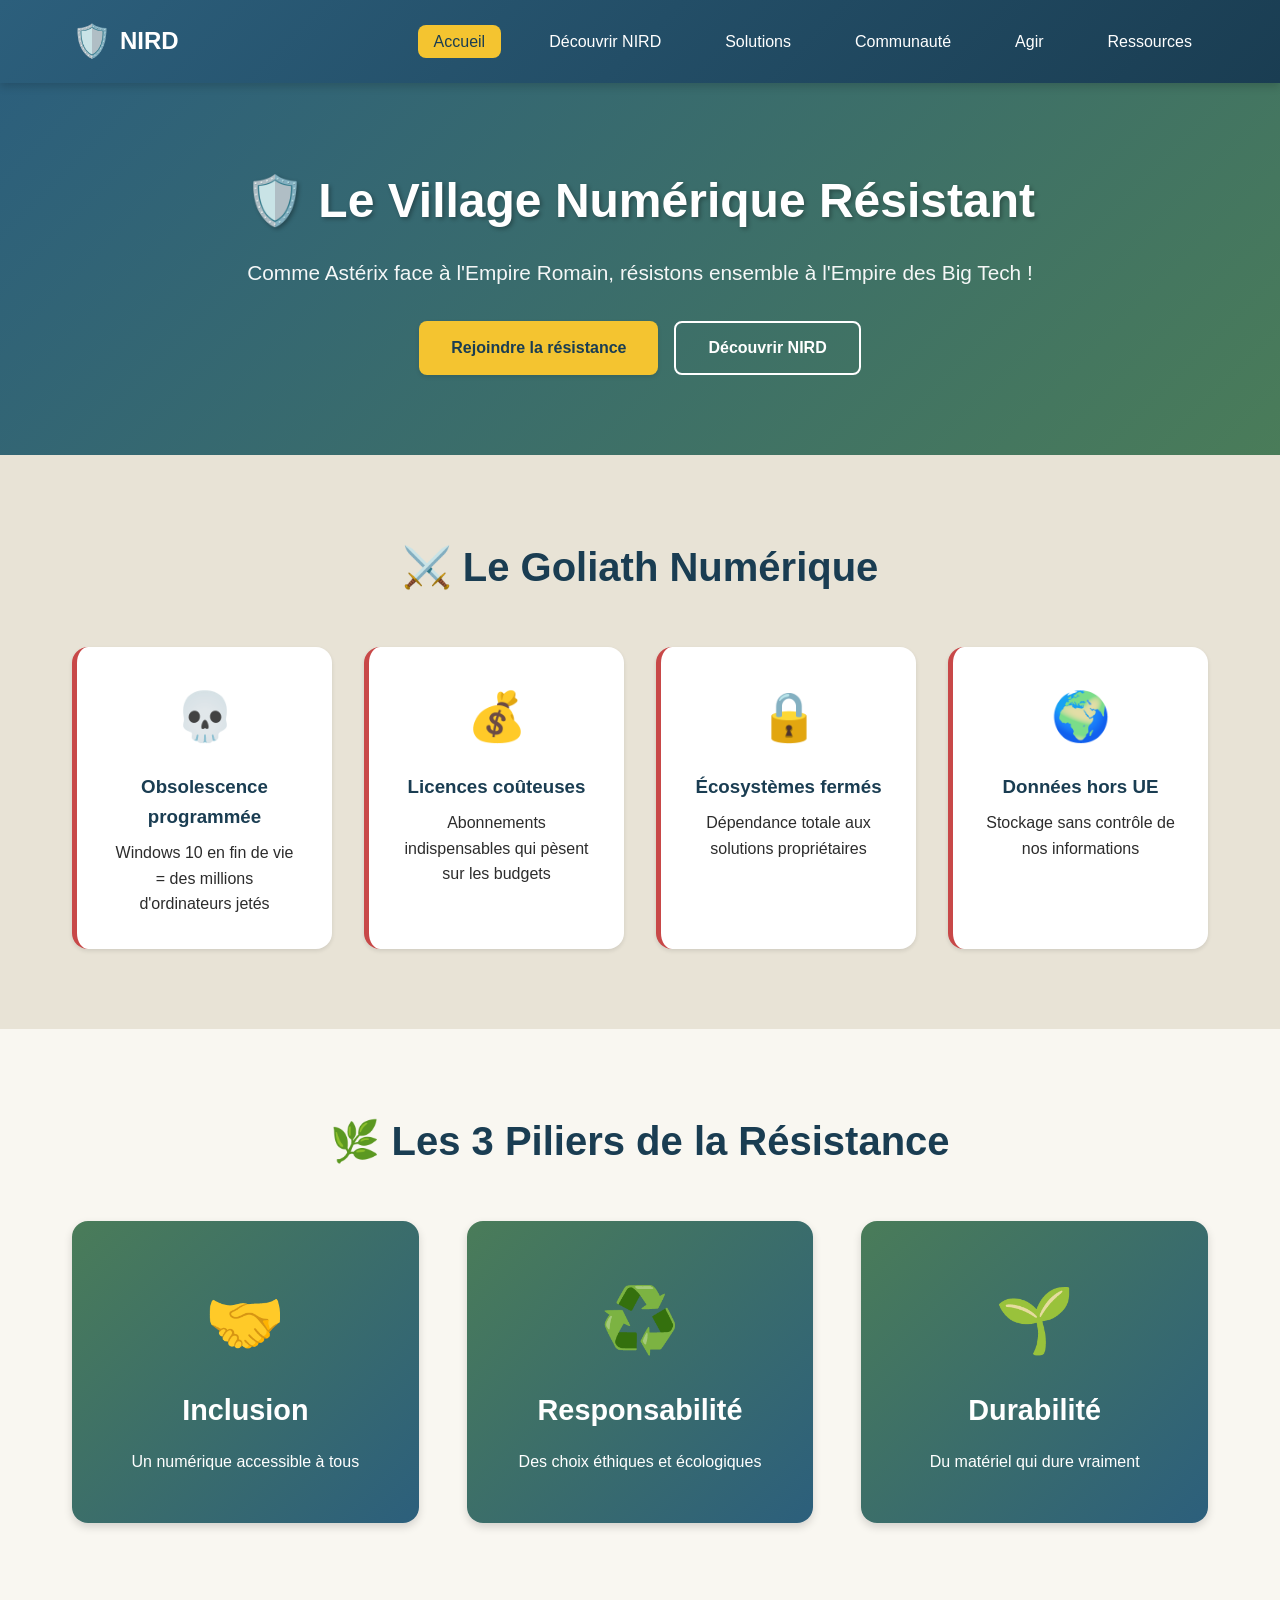
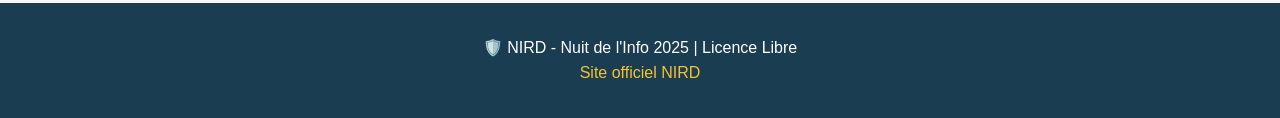
==== index.html @ 8118a1cc "Add initial HTML structure, navbar, and styles for NIRD website" ====
<!-- index.html -->
<!DOCTYPE html>
<html lang="fr">
<head>
    <meta charset="UTF-8">
    <meta name="viewport" content="width=device-width, initial-scale=1.0">
    <title>NIRD - Le Village Numérique Résistant</title>
    <link rel="stylesheet" href="styles/theme.css">
</head>
<body>
    <!-- Navigation chargée dynamiquement -->
    <div id="navbar-container"></div>

    <!-- Hero Section -->
    <section class="hero">
        <div class="container">
            <h1 class="hero-title">🛡️ Le Village Numérique Résistant</h1>
            <p class="hero-subtitle">
                Comme Astérix face à l'Empire Romain, résistons ensemble à l'Empire des Big Tech !
            </p>
            <div class="hero-cta">
                <button class="btn btn-primary">Rejoindre la résistance</button>
                <button class="btn btn-secondary">Découvrir NIRD</button>
            </div>
        </div>
    </section>

    <!-- Section Problématique -->
    <section class="section problem-section">
        <div class="container">
            <h2>⚔️ Le Goliath Numérique</h2>
            <div class="cards-grid">
                <div class="card card-danger">
                    <div class="card-icon">💀</div>
                    <h3>Obsolescence programmée</h3>
                    <p>Windows 10 en fin de vie = des millions d'ordinateurs jetés</p>
                </div>
                <div class="card card-danger">
                    <div class="card-icon">💰</div>
                    <h3>Licences coûteuses</h3>
                    <p>Abonnements indispensables qui pèsent sur les budgets</p>
                </div>
                <div class="card card-danger">
                    <div class="card-icon">🔒</div>
                    <h3>Écosystèmes fermés</h3>
                    <p>Dépendance totale aux solutions propriétaires</p>
                </div>
                <div class="card card-danger">
                    <div class="card-icon">🌍</div>
                    <h3>Données hors UE</h3>
                    <p>Stockage sans contrôle de nos informations</p>
                </div>
            </div>
        </div>
    </section>

    <!-- Section Solutions -->
    <section class="section solution-section">
        <div class="container">
            <h2>🌿 Les 3 Piliers de la Résistance</h2>
            <div class="pillars">
                <div class="pillar">
                    <div class="pillar-icon">🤝</div>
                    <h3>Inclusion</h3>
                    <p>Un numérique accessible à tous</p>
                </div>
                <div class="pillar">
                    <div class="pillar-icon">♻️</div>
                    <h3>Responsabilité</h3>
                    <p>Des choix éthiques et écologiques</p>
                </div>
                <div class="pillar">
                    <div class="pillar-icon">🌱</div>
                    <h3>Durabilité</h3>
                    <p>Du matériel qui dure vraiment</p>
                </div>
            </div>
        </div>
    </section>

    <!-- Footer -->
    <footer class="footer">
        <div class="container">
            <p>🛡️ NIRD - Nuit de l'Info 2025 | Licence Libre</p>
            <p><a href="https://nird.forge.apps.education.fr/" target="_blank">Site officiel NIRD</a></p>
        </div>
    </footer>

    <script src="nav/navbar-loader.js"></script>
</body>
</html>
---- styles/theme.css ----
/* styles/theme.css */
:root {
    /* Palette Gauloise */
    --primary-blue: #2c5f7c;
    --primary-blue-dark: #1a3d52;
    --accent-yellow: #f4c430;
    --accent-yellow-dark: #d4a520;
    --success-green: #4a7c59;
    --danger-red: #c84848;
    --neutral-stone: #e8e3d6;
    --text-dark: #2c2c2c;
    --text-light: #ffffff;
    --bg-light: #f9f7f1;
    
    /* Espacements */
    --spacing-xs: 0.5rem;
    --spacing-sm: 1rem;
    --spacing-md: 2rem;
    --spacing-lg: 3rem;
    --spacing-xl: 5rem;
    
    /* Bordures */
    --border-radius: 8px;
    --border-radius-lg: 16px;
    
    /* Ombres */
    --shadow-sm: 0 2px 4px rgba(0,0,0,0.1);
    --shadow-md: 0 4px 8px rgba(0,0,0,0.15);
    --shadow-lg: 0 8px 16px rgba(0,0,0,0.2);
}

/* Reset & Base */
* {
    margin: 0;
    padding: 0;
    box-sizing: border-box;
}

body {
    font-family: 'Segoe UI', Tahoma, Geneva, Verdana, sans-serif;
    line-height: 1.6;
    color: var(--text-dark);
    background-color: var(--bg-light);
}

.container {
    max-width: 1200px;
    margin: 0 auto;
    padding: 0 var(--spacing-md);
}

/* Navbar */
.navbar {
    background: linear-gradient(135deg, var(--primary-blue) 0%, var(--primary-blue-dark) 100%);
    box-shadow: var(--shadow-md);
    position: sticky;
    top: 0;
    z-index: 1000;
}

.navbar-content {
    display: flex;
    justify-content: space-between;
    align-items: center;
    padding: var(--spacing-sm) var(--spacing-md);
}

.navbar-brand {
    display: flex;
    align-items: center;
    gap: var(--spacing-xs);
    font-size: 1.5rem;
    font-weight: bold;
    color: var(--text-light);
}

.logo {
    font-size: 2rem;
}

.navbar-menu {
    display: flex;
    list-style: none;
    gap: var(--spacing-md);
}

.nav-link {
    color: var(--text-light);
    text-decoration: none;
    padding: var(--spacing-xs) var(--spacing-sm);
    border-radius: var(--border-radius);
    transition: all 0.3s ease;
    position: relative;
}

.nav-link:hover,
.nav-link.active {
    background-color: var(--accent-yellow);
    color: var(--primary-blue-dark);
    transform: translateY(-2px);
}

.navbar-toggle {
    display: none;
    flex-direction: column;
    gap: 4px;
    background: transparent;
    border: none;
    cursor: pointer;
}

.navbar-toggle span {
    width: 25px;
    height: 3px;
    background-color: var(--text-light);
    border-radius: 2px;
    transition: all 0.3s ease;
}

/* Hero Section */
.hero {
    background: linear-gradient(135deg, var(--primary-blue) 0%, var(--success-green) 100%);
    color: var(--text-light);
    padding: var(--spacing-xl) 0;
    text-align: center;
}

.hero-title {
    font-size: 3rem;
    margin-bottom: var(--spacing-sm);
    text-shadow: 2px 2px 4px rgba(0,0,0,0.3);
}

.hero-subtitle {
    font-size: 1.3rem;
    margin-bottom: var(--spacing-md);
    opacity: 0.95;
}

.hero-cta {
    display: flex;
    gap: var(--spacing-sm);
    justify-content: center;
    flex-wrap: wrap;
}

/* Buttons */
.btn {
    padding: var(--spacing-sm) var(--spacing-md);
    font-size: 1rem;
    font-weight: bold;
    border: none;
    border-radius: var(--border-radius);
    cursor: pointer;
    transition: all 0.3s ease;
    text-decoration: none;
    display: inline-block;
}

.btn-primary {
    background-color: var(--accent-yellow);
    color: var(--primary-blue-dark);
    box-shadow: var(--shadow-sm);
}

.btn-primary:hover {
    background-color: var(--accent-yellow-dark);
    transform: translateY(-3px);
    box-shadow: var(--shadow-md);
}

.btn-secondary {
    background-color: transparent;
    color: var(--text-light);
    border: 2px solid var(--text-light);
}

.btn-secondary:hover {
    background-color: var(--text-light);
    color: var(--primary-blue);
}

/* Sections */
.section {
    padding: var(--spacing-xl) 0;
}

.section h2 {
    text-align: center;
    font-size: 2.5rem;
    margin-bottom: var(--spacing-lg);
    color: var(--primary-blue-dark);
}

/* Cards Grid */
.cards-grid {
    display: grid;
    grid-template-columns: repeat(auto-fit, minmax(250px, 1fr));
    gap: var(--spacing-md);
    margin-top: var(--spacing-md);
}

.card {
    background-color: white;
    padding: var(--spacing-md);
    border-radius: var(--border-radius-lg);
    box-shadow: var(--shadow-sm);
    transition: all 0.3s ease;
    text-align: center;
}

.card:hover {
    transform: translateY(-8px);
    box-shadow: var(--shadow-lg);
}

.card-icon {
    font-size: 3rem;
    margin-bottom: var(--spacing-sm);
}

.card h3 {
    color: var(--primary-blue-dark);
    margin-bottom: var(--spacing-xs);
}

.card-danger {
    border-left: 5px solid var(--danger-red);
}

/* Pillars */
.pillars {
    display: grid;
    grid-template-columns: repeat(auto-fit, minmax(280px, 1fr));
    gap: var(--spacing-lg);
    margin-top: var(--spacing-md);
}

.pillar {
    background: linear-gradient(135deg, var(--success-green), var(--primary-blue));
    color: var(--text-light);
    padding: var(--spacing-lg);
    border-radius: var(--border-radius-lg);
    text-align: center;
    box-shadow: var(--shadow-md);
    transition: all 0.3s ease;
}

.pillar:hover {
    transform: scale(1.05);
}

.pillar-icon {
    font-size: 4rem;
    margin-bottom: var(--spacing-sm);
}

.pillar h3 {
    font-size: 1.8rem;
    margin-bottom: var(--spacing-sm);
}

/* Problem Section */
.problem-section {
    background-color: var(--neutral-stone);
}

/* Footer */
.footer {
    background-color: var(--primary-blue-dark);
    color: var(--text-light);
    padding: var(--spacing-md);
    text-align: center;
}

.footer a {
    color: var(--accent-yellow);
    text-decoration: none;
}

.footer a:hover {
    text-decoration: underline;
}

/* Responsive */
@media (max-width: 768px) {
    .navbar-toggle {
        display: flex;
    }
    
    .navbar-menu {
        display: none;
        position: absolute;
        top: 100%;
        left: 0;
        right: 0;
        background-color: var(--primary-blue-dark);
        flex-direction: column;
        padding: var(--spacing-sm);
        box-shadow: var(--shadow-lg);
    }
    
    .navbar-menu.active {
        display: flex;
    }
    
    .hero-title {
        font-size: 2rem;
    }
    
    .hero-subtitle {
        font-size: 1rem;
    }
    
    .section h2 {
        font-size: 1.8rem;
    }
}
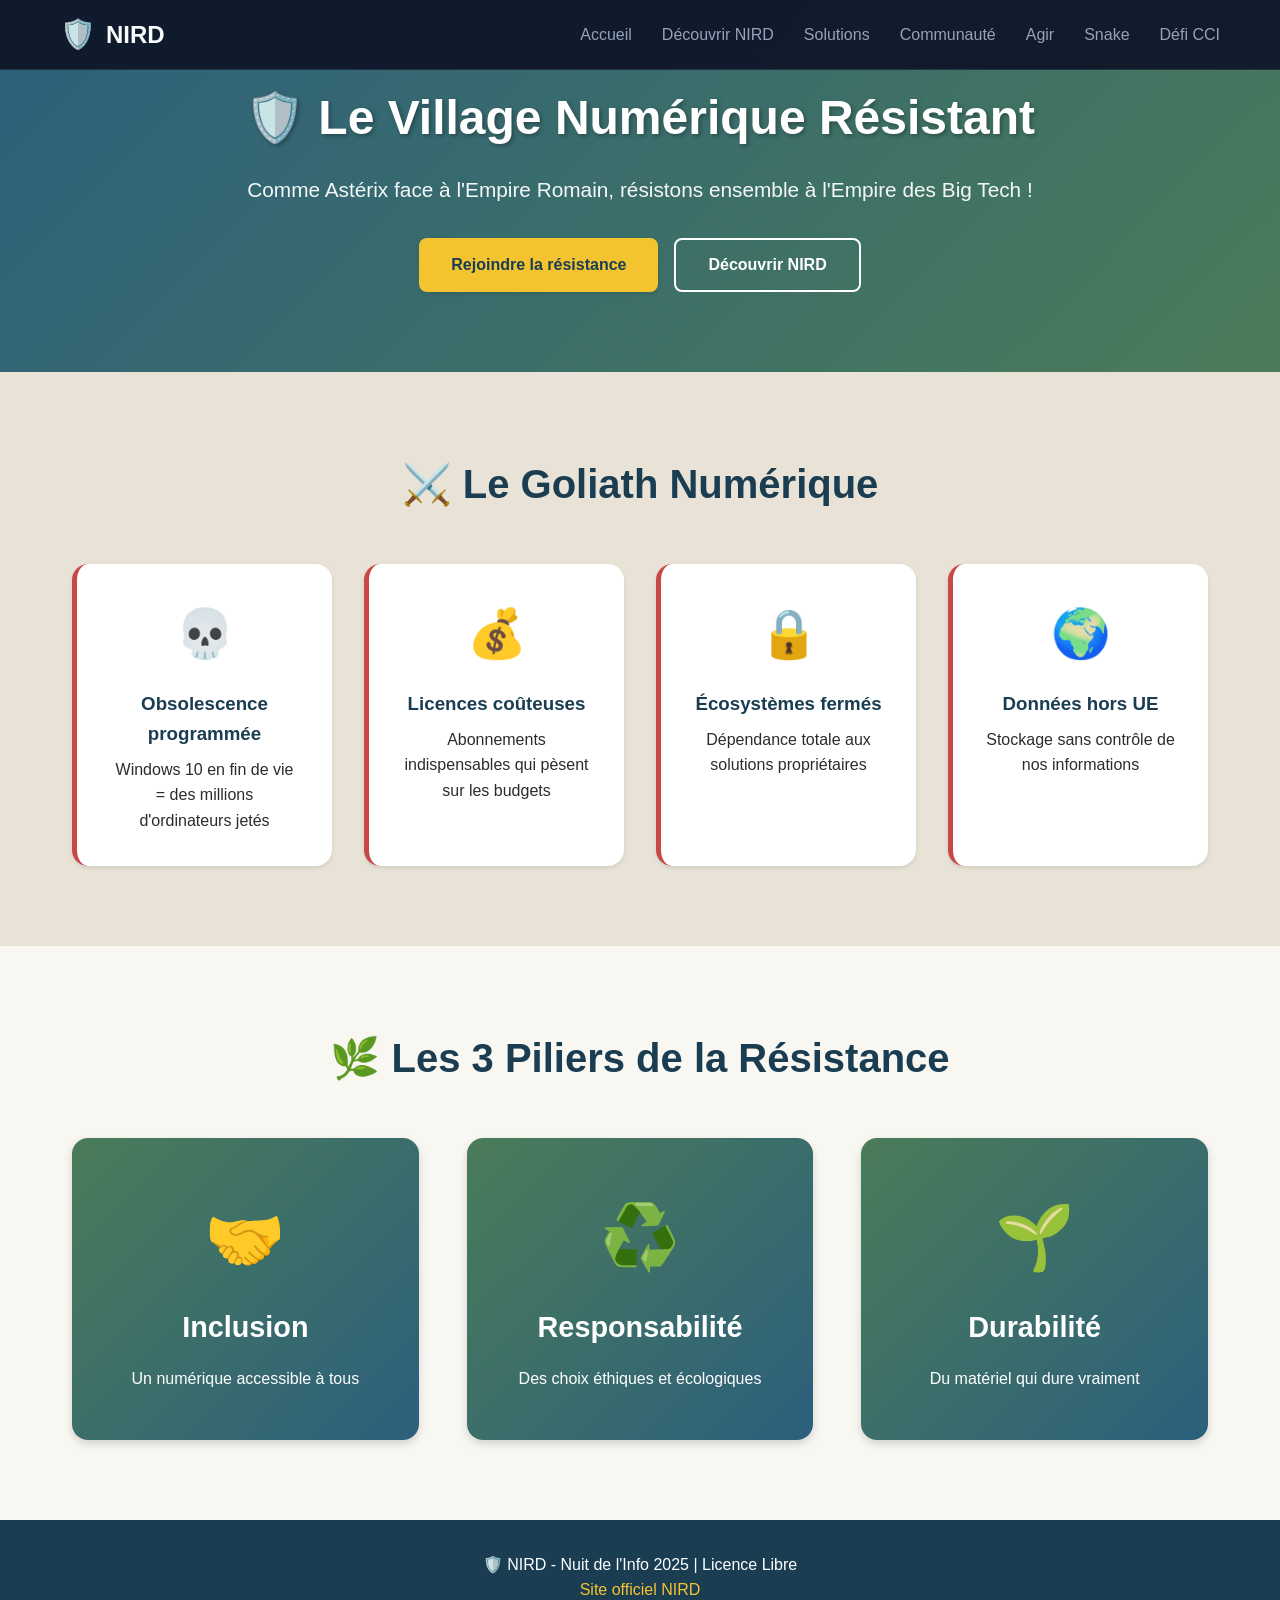
==== commit 7c1f36b4: "Implement dynamic navbar loading and update styles across multiple pages" ====
--- a/index.html
+++ b/index.html
@@ -5,10 +5,9 @@
     <meta charset="UTF-8">
     <meta name="viewport" content="width=device-width, initial-scale=1.0">
     <title>NIRD - Le Village Numérique Résistant</title>
-    <link rel="stylesheet" href="styles/theme.css">
+    <link rel="stylesheet" href="theme.css">
 </head>
 <body>
-    <!-- Navigation chargée dynamiquement -->
     <div id="navbar-container"></div>
 
     <!-- Hero Section -->
--- a/theme.css
+++ b/theme.css
@@ -0,0 +1,234 @@
+/* styles/theme.css */
+:root {
+    /* Palette Gauloise */
+    --primary-blue: #2c5f7c;
+    --primary-blue-dark: #1a3d52;
+    --accent-yellow: #f4c430;
+    --accent-yellow-dark: #d4a520;
+    --success-green: #4a7c59;
+    --danger-red: #c84848;
+    --neutral-stone: #e8e3d6;
+    --text-dark: #2c2c2c;
+    --text-light: #ffffff;
+    --bg-light: #f9f7f1;
+
+    /* Espacements */
+    --spacing-xs: 0.5rem;
+    --spacing-sm: 1rem;
+    --spacing-md: 2rem;
+    --spacing-lg: 3rem;
+    --spacing-xl: 5rem;
+
+    /* Bordures */
+    --border-radius: 8px;
+    --border-radius-lg: 16px;
+
+    /* Ombres */
+    --shadow-sm: 0 2px 4px rgba(0,0,0,0.1);
+    --shadow-md: 0 4px 8px rgba(0,0,0,0.15);
+    --shadow-lg: 0 8px 16px rgba(0,0,0,0.2);
+}
+
+/* Reset & Base */
+* {
+    margin: 0;
+    padding: 0;
+    box-sizing: border-box;
+}
+
+body {
+    font-family: 'Segoe UI', Tahoma, Geneva, Verdana, sans-serif;
+    line-height: 1.6;
+    color: var(--text-dark);
+    background-color: var(--bg-light);
+}
+
+.container {
+    max-width: 1200px;
+    margin: 0 auto;
+    padding: 0 var(--spacing-md);
+}
+
+/* --- SECTION HERO --- */
+.hero {
+    background: linear-gradient(135deg, var(--primary-blue) 0%, var(--success-green) 100%);
+    color: var(--text-light);
+    padding: var(--spacing-xl) 0;
+    text-align: center;
+    /* Ajout pour compenser la navbar fixe si besoin */
+    margin-top: 0; 
+}
+
+.hero-title {
+    font-size: 3rem;
+    margin-bottom: var(--spacing-sm);
+    text-shadow: 2px 2px 4px rgba(0,0,0,0.3);
+}
+
+.hero-subtitle {
+    font-size: 1.3rem;
+    margin-bottom: var(--spacing-md);
+    opacity: 0.95;
+}
+
+.hero-cta {
+    display: flex;
+    gap: var(--spacing-sm);
+    justify-content: center;
+    flex-wrap: wrap;
+}
+
+/* --- BOUTONS --- */
+.btn {
+    padding: var(--spacing-sm) var(--spacing-md);
+    font-size: 1rem;
+    font-weight: bold;
+    border: none;
+    border-radius: var(--border-radius);
+    cursor: pointer;
+    transition: all 0.3s ease;
+    text-decoration: none;
+    display: inline-block;
+}
+
+.btn-primary {
+    background-color: var(--accent-yellow);
+    color: var(--primary-blue-dark);
+    box-shadow: var(--shadow-sm);
+}
+
+.btn-primary:hover {
+    background-color: var(--accent-yellow-dark);
+    transform: translateY(-3px);
+    box-shadow: var(--shadow-md);
+}
+
+.btn-secondary {
+    background-color: transparent;
+    color: var(--text-light);
+    border: 2px solid var(--text-light);
+}
+
+.btn-secondary:hover {
+    background-color: var(--text-light);
+    color: var(--primary-blue);
+}
+
+/* --- SECTIONS GÉNÉRALES --- */
+.section {
+    padding: var(--spacing-xl) 0;
+}
+
+.section h2 {
+    text-align: center;
+    font-size: 2.5rem;
+    margin-bottom: var(--spacing-lg);
+    color: var(--primary-blue-dark);
+    /* Responsive */
+}
+
+/* --- GRILLE DE CARTES --- */
+.cards-grid {
+    display: grid;
+    grid-template-columns: repeat(auto-fit, minmax(250px, 1fr));
+    gap: var(--spacing-md);
+    margin-top: var(--spacing-md);
+}
+
+.card {
+    background-color: white;
+    padding: var(--spacing-md);
+    border-radius: var(--border-radius-lg);
+    box-shadow: var(--shadow-sm);
+    transition: all 0.3s ease;
+    text-align: center;
+}
+
+.card:hover {
+    transform: translateY(-8px);
+    box-shadow: var(--shadow-lg);
+}
+
+.card-icon {
+    font-size: 3rem;
+    margin-bottom: var(--spacing-sm);
+}
+
+.card h3 {
+    color: var(--primary-blue-dark);
+    margin-bottom: var(--spacing-xs);
+}
+
+.card-danger {
+    border-left: 5px solid var(--danger-red);
+}
+
+/* --- PILIERS --- */
+.pillars {
+    display: grid;
+    grid-template-columns: repeat(auto-fit, minmax(280px, 1fr));
+    gap: var(--spacing-lg);
+    margin-top: var(--spacing-md);
+}
+
+.pillar {
+    background: linear-gradient(135deg, var(--success-green), var(--primary-blue));
+    color: var(--text-light);
+    padding: var(--spacing-lg);
+    border-radius: var(--border-radius-lg);
+    text-align: center;
+    box-shadow: var(--shadow-md);
+    transition: all 0.3s ease;
+}
+
+.pillar:hover {
+    transform: scale(1.05);
+}
+
+.pillar-icon {
+    font-size: 4rem;
+    margin-bottom: var(--spacing-sm);
+}
+
+.pillar h3 {
+    font-size: 1.8rem;
+    margin-bottom: var(--spacing-sm);
+}
+
+/* --- SECTION PROBLÈME --- */
+.problem-section {
+    background-color: var(--neutral-stone);
+}
+
+/* --- FOOTER --- */
+.footer {
+    background-color: var(--primary-blue-dark);
+    color: var(--text-light);
+    padding: var(--spacing-md);
+    text-align: center;
+}
+
+.footer a {
+    color: var(--accent-yellow);
+    text-decoration: none;
+}
+
+.footer a:hover {
+    text-decoration: underline;
+}
+
+/* --- RESPONSIVE --- */
+@media (max-width: 768px) {
+    .hero-title {
+        font-size: 2rem;
+    }
+
+    .hero-subtitle {
+        font-size: 1rem;
+    }
+
+    .section h2 {
+        font-size: 1.8rem;
+    }
+    /* Le responsive de la Navbar est géré dans son propre fichier CSS désormais */
+}
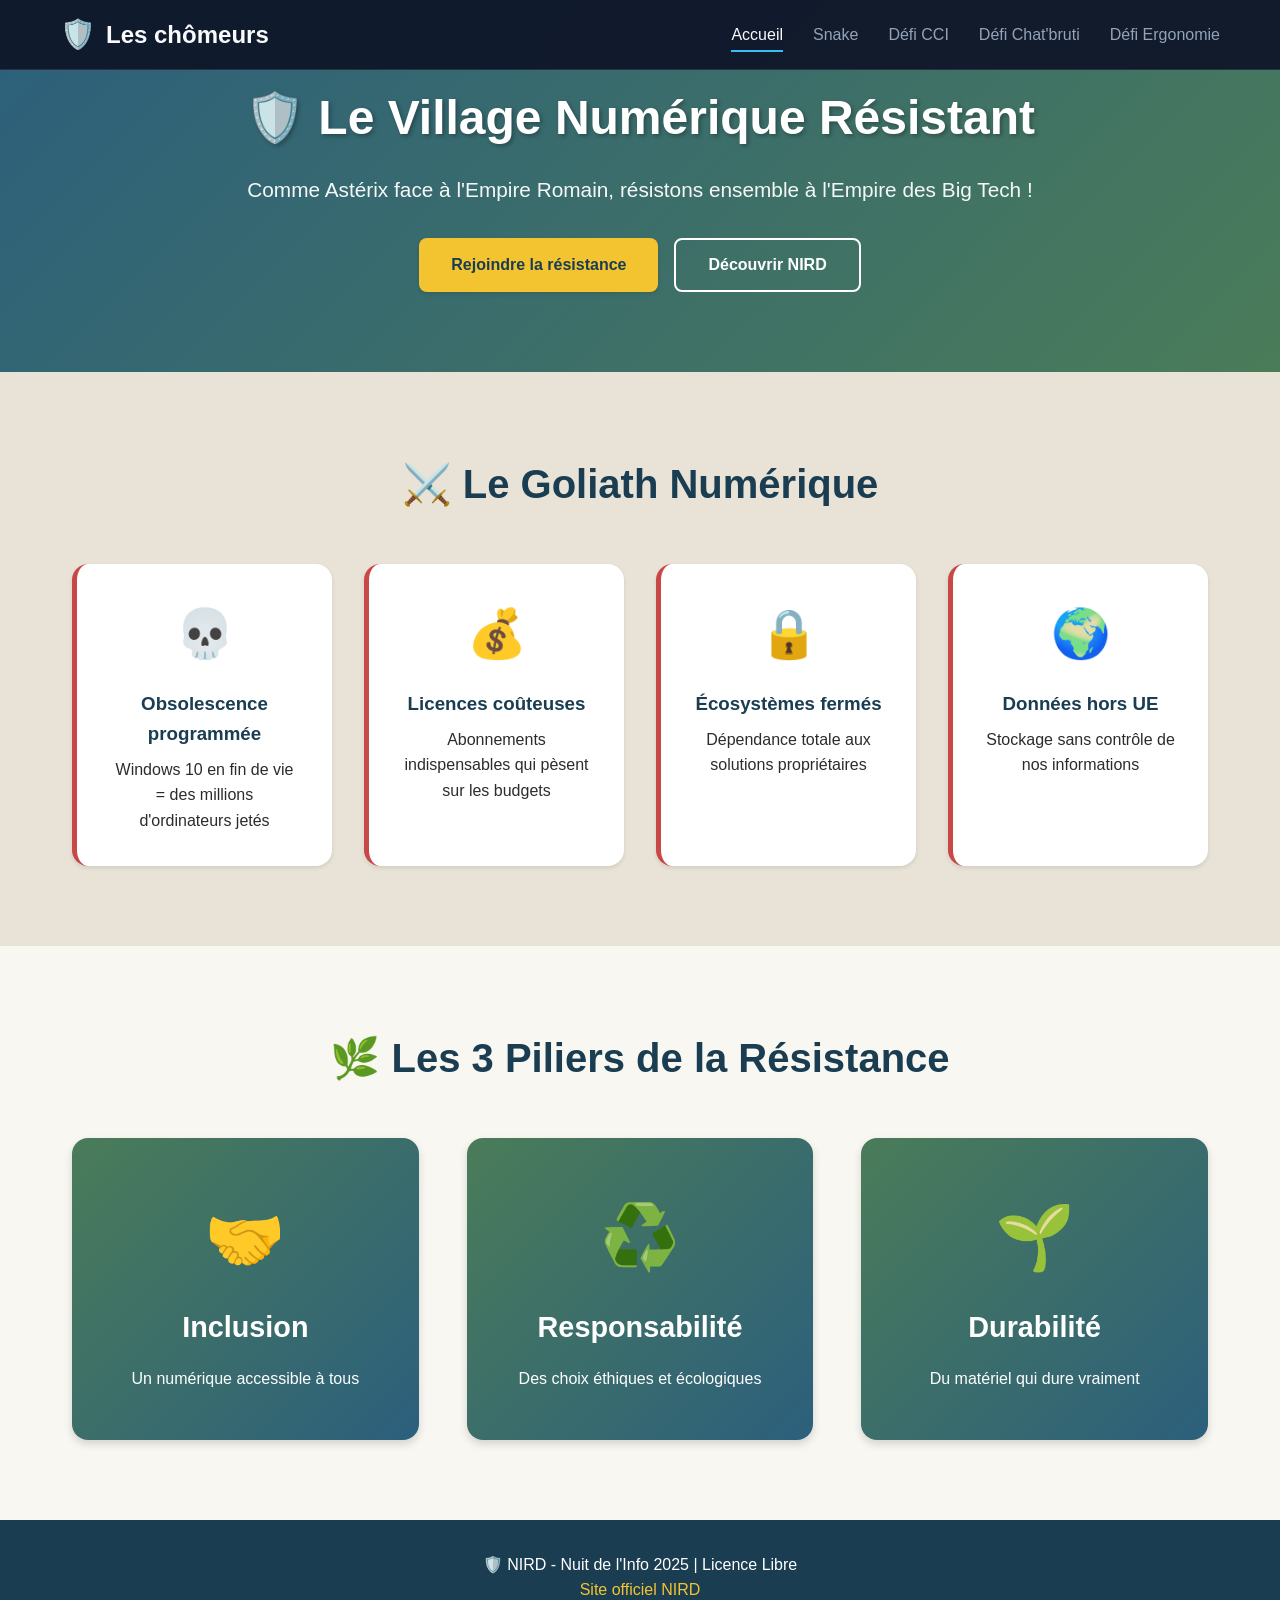
==== commit 63db257c: "fix nav" ====
--- a/index.html
+++ b/index.html
@@ -8,7 +8,7 @@
     <link rel="stylesheet" href="theme.css">
 </head>
 <body>
-    <div id="navbar-container"></div>
+    <div id="header"></div>
 
     <!-- Hero Section -->
     <section class="hero">
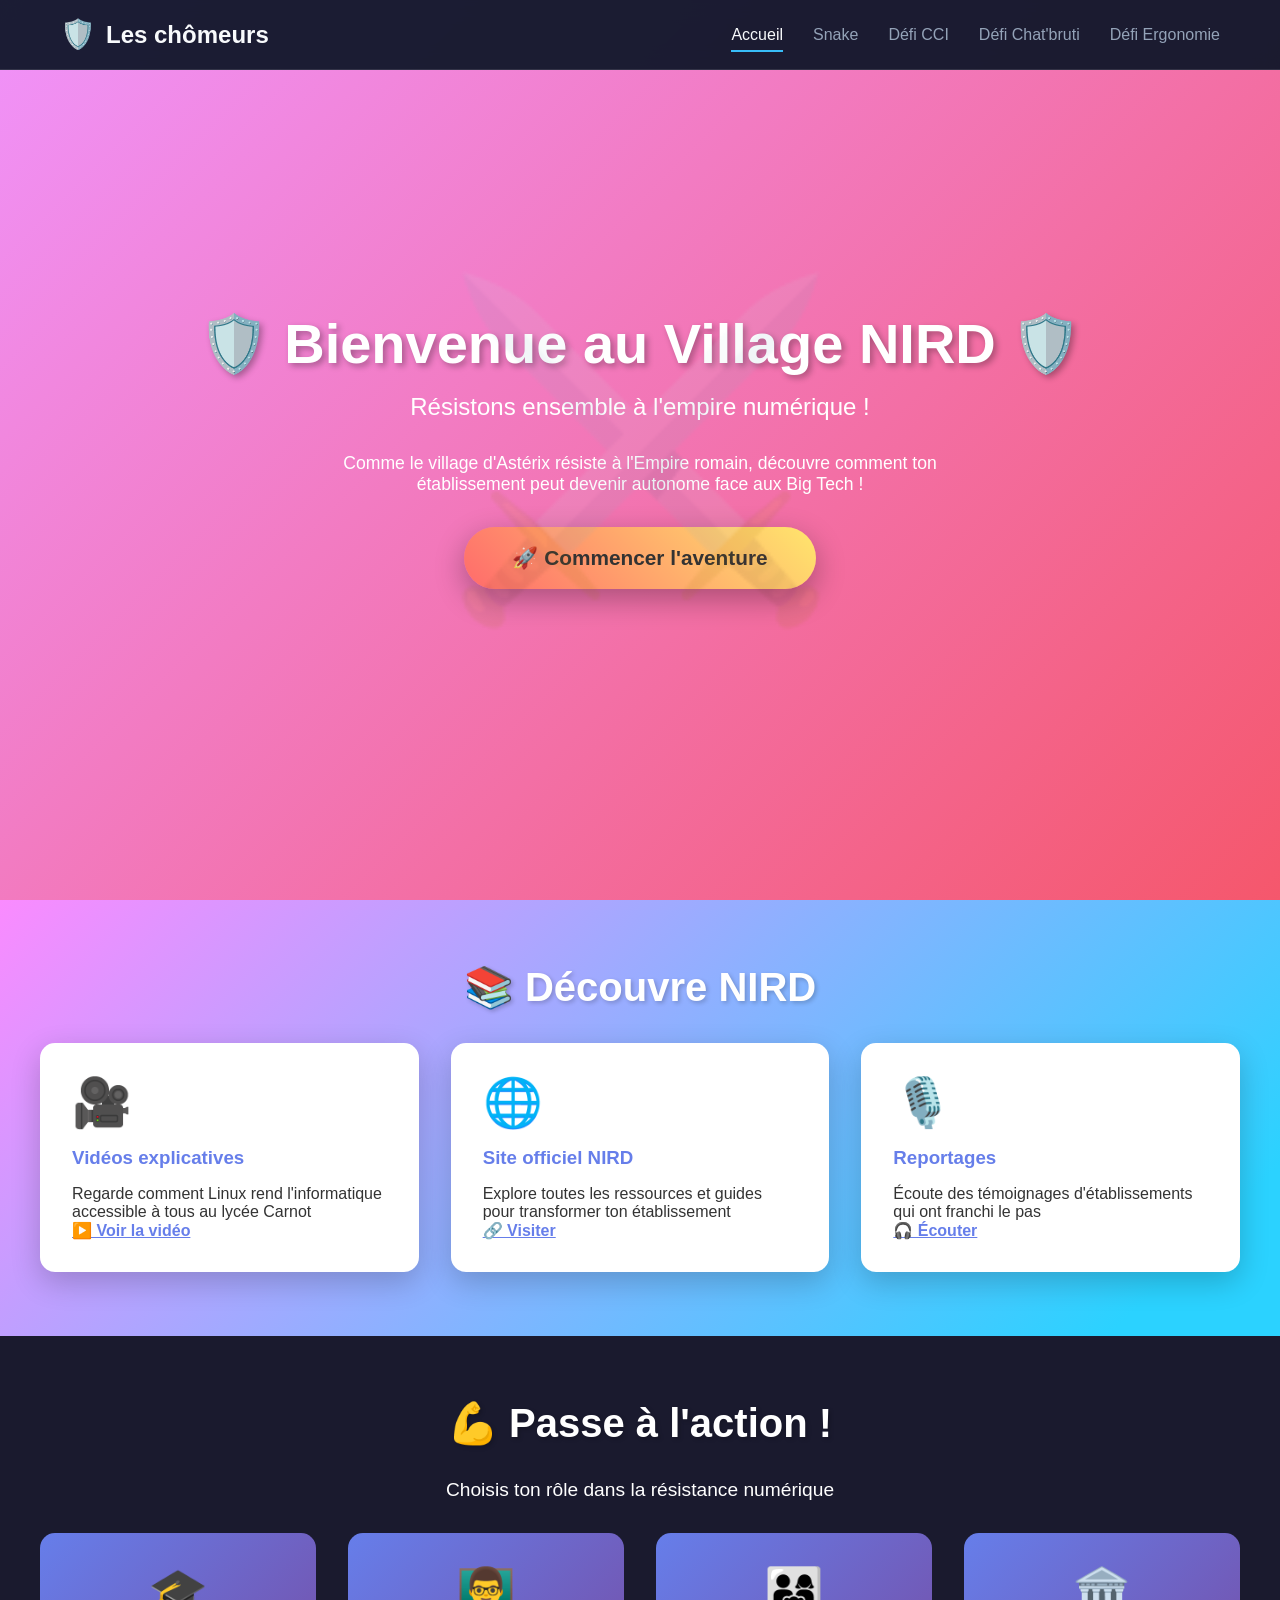
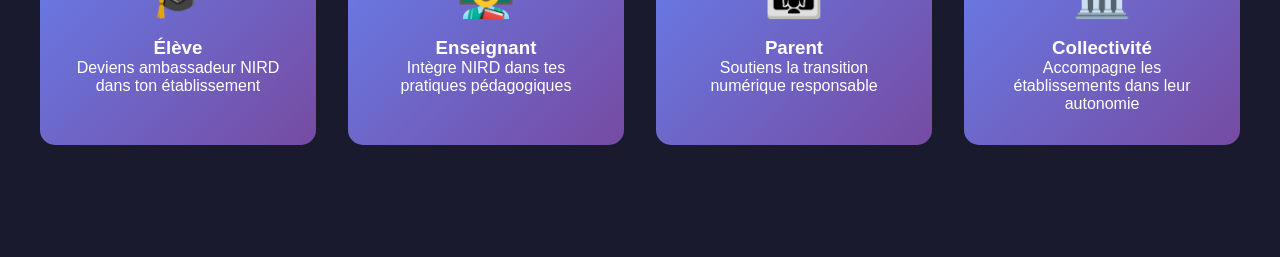
==== commit 4b3d4382: "Changes to be committed: 	deleted:    MainSite/solution.html 	modified:   index.html 	renamed:    Ma" ====
--- a/index.html
+++ b/index.html
@@ -1,90 +1,228 @@
-<!-- index.html -->
 <!DOCTYPE html>
 <html lang="fr">
 <head>
     <meta charset="UTF-8">
     <meta name="viewport" content="width=device-width, initial-scale=1.0">
-    <title>NIRD - Le Village Numérique Résistant</title>
-    <link rel="stylesheet" href="theme.css">
+    <meta http-equiv="Content-Security-Policy" content="default-src 'self'; script-src 'self'; style-src 'self' 'unsafe-inline'; img-src 'self' data:; connect-src 'self'">
+    <link rel="stylesheet" href="style.css">
+    <title>Village NIRD - Résistance Numérique Éducative</title>
 </head>
 <body>
     <div id="header"></div>
-
     <!-- Hero Section -->
     <section class="hero">
-        <div class="container">
-            <h1 class="hero-title">🛡️ Le Village Numérique Résistant</h1>
-            <p class="hero-subtitle">
-                Comme Astérix face à l'Empire Romain, résistons ensemble à l'Empire des Big Tech !
+        <h1>🛡️ Bienvenue au Village NIRD 🛡️</h1>
+        <p class="subtitle">Résistons ensemble à l'empire numérique !</p>
+        <p style="color: white; max-width: 600px; margin-bottom: 2rem; font-size: 1.1rem;">
+            Comme le village d'Astérix résiste à l'Empire romain, découvre comment ton établissement peut devenir autonome face aux Big Tech !
+        </p>
+        <button class="cta-button" onclick="startJourney()">🚀 Commencer l'aventure</button>
+    </section>
+
+    <!-- Quiz Section -->
+    <section id="quiz-section" class="quiz-section hidden">
+        <div class="container">
+            <h2 class="section-title">🎮 Quiz : Es-tu prêt(e) pour NIRD ?</h2>
+            <div class="quiz-card">
+                <div class="progress-bar">
+                    <div class="progress-fill" id="progress"></div>
+                </div>
+                <div id="quiz-content"></div>
+            </div>
+        </div>
+    </section>
+
+    <!-- Resources Section -->
+    <section class="resources-section">
+        <div class="container">
+            <h2 class="section-title">📚 Découvre NIRD</h2>
+            <div class="resource-grid">
+                <div class="resource-card">
+                    <div class="emoji">🎥</div>
+                    <h3>Vidéos explicatives</h3>
+                    <p>Regarde comment Linux rend l'informatique accessible à tous au lycée Carnot</p>
+                    <a href="https://tube-numerique-educatif.apps.education.fr/w/3LXem3XK4asbwZa5R1qGkW" target="_blank" style="color: #667eea; font-weight: bold;">▶️ Voir la vidéo</a>
+                </div>
+                <div class="resource-card">
+                    <div class="emoji">🌐</div>
+                    <h3>Site officiel NIRD</h3>
+                    <p>Explore toutes les ressources et guides pour transformer ton établissement</p>
+                    <a href="https://nird.forge.apps.education.fr/" target="_blank" style="color: #667eea; font-weight: bold;">🔗 Visiter</a>
+                </div>
+                <div class="resource-card">
+                    <div class="emoji">🎙️</div>
+                    <h3>Reportages</h3>
+                    <p>Écoute des témoignages d'établissements qui ont franchi le pas</p>
+                    <a href="https://www.radiofrance.fr/franceinter/podcasts/le-grand-reportage-de-france-inter/le-grand-reportage-du-mardi-14-octobre-2025-4136495" target="_blank" style="color: #667eea; font-weight: bold;">🎧 Écouter</a>
+                </div>
+            </div>
+        </div>
+    </section>
+
+    <!-- Solutions Section -->
+    <section id="solutions-section" class="quiz-section hidden">
+        <div class="container">
+            <h2 class="section-title">💡 Les Solutions NIRD</h2>
+            <p style="text-align: center; font-size: 1.2rem; margin-bottom: 3rem; color: #667eea;">
+                Découvre les alternatives concrètes aux problèmes soulevés dans le quiz
             </p>
-            <div class="hero-cta">
-                <button class="btn btn-primary">Rejoindre la résistance</button>
-                <button class="btn btn-secondary">Découvrir NIRD</button>
-            </div>
-        </div>
-    </section>
-
-    <!-- Section Problématique -->
-    <section class="section problem-section">
-        <div class="container">
-            <h2>⚔️ Le Goliath Numérique</h2>
-            <div class="cards-grid">
-                <div class="card card-danger">
-                    <div class="card-icon">💀</div>
-                    <h3>Obsolescence programmée</h3>
-                    <p>Windows 10 en fin de vie = des millions d'ordinateurs jetés</p>
-                </div>
-                <div class="card card-danger">
-                    <div class="card-icon">💰</div>
-                    <h3>Licences coûteuses</h3>
-                    <p>Abonnements indispensables qui pèsent sur les budgets</p>
-                </div>
-                <div class="card card-danger">
-                    <div class="card-icon">🔒</div>
-                    <h3>Écosystèmes fermés</h3>
-                    <p>Dépendance totale aux solutions propriétaires</p>
-                </div>
-                <div class="card card-danger">
-                    <div class="card-icon">🌍</div>
-                    <h3>Données hors UE</h3>
-                    <p>Stockage sans contrôle de nos informations</p>
-                </div>
-            </div>
-        </div>
-    </section>
-
-    <!-- Section Solutions -->
-    <section class="section solution-section">
-        <div class="container">
-            <h2>🌿 Les 3 Piliers de la Résistance</h2>
-            <div class="pillars">
-                <div class="pillar">
-                    <div class="pillar-icon">🤝</div>
-                    <h3>Inclusion</h3>
-                    <p>Un numérique accessible à tous</p>
-                </div>
-                <div class="pillar">
-                    <div class="pillar-icon">♻️</div>
-                    <h3>Responsabilité</h3>
-                    <p>Des choix éthiques et écologiques</p>
-                </div>
-                <div class="pillar">
-                    <div class="pillar-icon">🌱</div>
-                    <h3>Durabilité</h3>
-                    <p>Du matériel qui dure vraiment</p>
-                </div>
-            </div>
-        </div>
-    </section>
-
-    <!-- Footer -->
-    <footer class="footer">
-        <div class="container">
-            <p>🛡️ NIRD - Nuit de l'Info 2025 | Licence Libre</p>
-            <p><a href="https://nird.forge.apps.education.fr/" target="_blank">Site officiel NIRD</a></p>
-        </div>
-    </footer>
-
-    <script src="nav/navbar-loader.js"></script>
+            
+            <div class="quiz-card" style="margin-bottom: 2rem;">
+                <div class="emoji" style="font-size: 4rem; text-align: center;">🔄</div>
+                <h3 style="font-size: 2rem; margin-bottom: 1rem;">Problème : Obsolescence programmée</h3>
+                <p style="font-size: 1.2rem; margin-bottom: 1.5rem;">
+                    Quand Windows 10 ne sera plus supporté, des milliers d'ordinateurs fonctionnels risquent la poubelle...
+                </p>
+                <div style="background: rgba(255,255,255,0.2); padding: 2rem; border-radius: 15px;">
+                    <h4 style="font-size: 1.5rem; margin-bottom: 1rem;">✅ Solution NIRD : Linux</h4>
+                    <ul style="font-size: 1.1rem; line-height: 2;">
+                        <li><strong>🐧 Installer Linux</strong> : Distributions légères comme Ubuntu, Linux Mint ou Debian donnent une seconde vie aux vieux PC</li>
+                        <li><strong>♻️ Réduire les déchets</strong> : Un PC de 10 ans peut fonctionner parfaitement avec Linux</li>
+                        <li><strong>💰 Économiser</strong> : Pas de licence à acheter, tout est gratuit</li>
+                        <li><strong>🎓 Projet pédagogique</strong> : Le lycée Carnot a sauvé tout son parc informatique !</li>
+                    </ul>
+                    <a href="https://ubuntu.com/download" target="_blank" style="display: inline-block; margin-top: 1rem; color: #FFE66D; font-weight: bold; font-size: 1.1rem;">
+                        📥 Télécharger Ubuntu →
+                    </a>
+                </div>
+            </div>
+
+            <div class="quiz-card" style="margin-bottom: 2rem;">
+                <div class="emoji" style="font-size: 4rem; text-align: center;">💸</div>
+                <h3 style="font-size: 2rem; margin-bottom: 1rem;">Problème : Licences coûteuses</h3>
+                <p style="font-size: 1.2rem; margin-bottom: 1.5rem;">
+                    Les budgets des établissements explosent avec les abonnements Microsoft 365, Adobe, etc.
+                </p>
+                <div style="background: rgba(255,255,255,0.2); padding: 2rem; border-radius: 15px;">
+                    <h4 style="font-size: 1.5rem; margin-bottom: 1rem;">✅ Solution NIRD : Logiciels Libres</h4>
+                    <div style="display: grid; grid-template-columns: repeat(auto-fit, minmax(250px, 1fr)); gap: 1rem; margin-top: 1rem;">
+                        <div style="background: white; color: #333; padding: 1.5rem; border-radius: 10px;">
+                            <strong>📝 Suite bureautique</strong><br>
+                            LibreOffice remplace Microsoft Office<br>
+                            <span style="color: #667eea;">100% compatible</span>
+                        </div>
+                        <div style="background: white; color: #333; padding: 1.5rem; border-radius: 10px;">
+                            <strong>🎨 Création graphique</strong><br>
+                            GIMP, Inkscape, Krita<br>
+                            <span style="color: #667eea;">Alternatives pro à Adobe</span>
+                        </div>
+                        <div style="background: white; color: #333; padding: 1.5rem; border-radius: 10px;">
+                            <strong>🎬 Montage vidéo</strong><br>
+                            Kdenlive, OpenShot<br>
+                            <span style="color: #667eea;">Gratuit et puissant</span>
+                        </div>
+                        <div style="background: white; color: #333; padding: 1.5rem; border-radius: 10px;">
+                            <strong>💻 Programmation</strong><br>
+                            VSCode, PyCharm Community<br>
+                            <span style="color: #667eea;">Outils professionnels</span>
+                        </div>
+                    </div>
+                </div>
+            </div>
+
+            <div class="quiz-card" style="margin-bottom: 2rem;">
+                <div class="emoji" style="font-size: 4rem; text-align: center;">🔒</div>
+                <h3 style="font-size: 2rem; margin-bottom: 1rem;">Problème : Données hors UE</h3>
+                <p style="font-size: 1.2rem; margin-bottom: 1.5rem;">
+                    Les données scolaires sont souvent hébergées aux États-Unis, posant des questions de souveraineté...
+                </p>
+                <div style="background: rgba(255,255,255,0.2); padding: 2rem; border-radius: 15px;">
+                    <h4 style="font-size: 1.5rem; margin-bottom: 1rem;">✅ Solution NIRD : Hébergement local</h4>
+                    <ul style="font-size: 1.1rem; line-height: 2;">
+                        <li><strong>🏫 Serveur dans l'établissement</strong> : Nextcloud pour le stockage et la collaboration</li>
+                        <li><strong>🇫🇷 Clouds souverains</strong> : Apps.education.fr hébergé en France</li>
+                        <li><strong>📧 Messagerie locale</strong> : Serveurs mail auto-hébergés</li>
+                        <li><strong>🛡️ Contrôle total</strong> : Vous gardez la main sur vos données</li>
+                    </ul>
+                    <a href="https://nextcloud.com/" target="_blank" style="display: inline-block; margin-top: 1rem; color: #FFE66D; font-weight: bold; font-size: 1.1rem;">
+                        🌐 Découvrir Nextcloud →
+                    </a>
+                </div>
+            </div>
+
+            <div class="quiz-card" style="margin-bottom: 2rem;">
+                <div class="emoji" style="font-size: 4rem; text-align: center;">🔓</div>
+                <h3 style="font-size: 2rem; margin-bottom: 1rem;">Problème : Écosystèmes fermés</h3>
+                <p style="font-size: 1.2rem; margin-bottom: 1.5rem;">
+                    Difficile de changer de solution quand tout est verrouillé dans un seul écosystème...
+                </p>
+                <div style="background: rgba(255,255,255,0.2); padding: 2rem; border-radius: 15px;">
+                    <h4 style="font-size: 1.5rem; margin-bottom: 1rem;">✅ Solution NIRD : Standards ouverts</h4>
+                    <ul style="font-size: 1.1rem; line-height: 2;">
+                        <li><strong>📄 Formats libres</strong> : ODF (OpenDocument) au lieu de .docx propriétaire</li>
+                        <li><strong>🔄 Interopérabilité</strong> : Les logiciels libres communiquent entre eux</li>
+                        <li><strong>🚪 Pas de prison dorée</strong> : Changez d'outil quand vous voulez</li>
+                        <li><strong>🌍 Communauté mondiale</strong> : Des millions de développeurs contribuent</li>
+                    </ul>
+                </div>
+            </div>
+
+            <div class="quiz-card" style="margin-bottom: 2rem;">
+                <div class="emoji" style="font-size: 4rem; text-align: center;">🎯</div>
+                <h3 style="font-size: 2rem; margin-bottom: 1rem;">Par où commencer ?</h3>
+                <div style="background: rgba(255,255,255,0.2); padding: 2rem; border-radius: 15px;">
+                    <h4 style="font-size: 1.5rem; margin-bottom: 1rem;">🚀 Plan d'action progressif</h4>
+                    <div style="display: grid; gap: 1rem; margin-top: 1rem;">
+                        <div style="background: white; color: #333; padding: 1.5rem; border-radius: 10px; border-left: 5px solid #FF6B6B;">
+                            <strong>Étape 1 - Sensibilisation (1 mois)</strong><br>
+                            Organiser une réunion d'information, montrer des vidéos du lycée Carnot, tester Linux en live USB
+                        </div>
+                        <div style="background: white; color: #333; padding: 1.5rem; border-radius: 10px; border-left: 5px solid #FFE66D;">
+                            <strong>Étape 2 - Expérimentation (3 mois)</strong><br>
+                            Installer Linux sur quelques postes pilotes, former une équipe volontaire, documenter l'expérience
+                        </div>
+                        <div style="background: white; color: #333; padding: 1.5rem; border-radius: 10px; border-left: 5px solid #38ef7d;">
+                            <strong>Étape 3 - Déploiement (6-12 mois)</strong><br>
+                            Migration progressive, formation des utilisateurs, mise en place du support technique
+                        </div>
+                        <div style="background: white; color: #333; padding: 1.5rem; border-radius: 10px; border-left: 5px solid #667eea;">
+                            <strong>Étape 4 - Autonomie (continu)</strong><br>
+                            Partager votre expérience, contribuer à la communauté NIRD, inspirer d'autres établissements
+                        </div>
+                    </div>
+                </div>
+            </div>
+
+            <div style="text-align: center; margin-top: 3rem;">
+                <button class="cta-button" onclick="scrollToAction()">
+                    💪 Je veux agir maintenant !
+                </button>
+            </div>
+        </div>
+    </section>
+
+    <!-- Action Section -->
+    <section id="action-section" class="action-section">
+        <div class="container">
+            <h2 class="section-title">💪 Passe à l'action !</h2>
+            <p style="font-size: 1.2rem; margin-bottom: 2rem;">Choisis ton rôle dans la résistance numérique</p>
+            <div class="action-grid">
+                <div class="action-card" onclick="showRole('student')">
+                    <div class="emoji">🎓</div>
+                    <h3>Élève</h3>
+                    <p>Deviens ambassadeur NIRD dans ton établissement</p>
+                </div>
+                <div class="action-card" onclick="showRole('teacher')">
+                    <div class="emoji">👨‍🏫</div>
+                    <h3>Enseignant</h3>
+                    <p>Intègre NIRD dans tes pratiques pédagogiques</p>
+                </div>
+                <div class="action-card" onclick="showRole('parent')">
+                    <div class="emoji">👨‍👩‍👧</div>
+                    <h3>Parent</h3>
+                    <p>Soutiens la transition numérique responsable</p>
+                </div>
+                <div class="action-card" onclick="showRole('admin')">
+                    <div class="emoji">🏛️</div>
+                    <h3>Collectivité</h3>
+                    <p>Accompagne les établissements dans leur autonomie</p>
+                </div>
+            </div>
+            <div id="role-info" style="margin-top: 3rem;"></div>
+        </div>
+    </section>
+
+    <script src="/nav/navbar-loader.js"></script>
+    <script src="script.js"></script>
 </body>
-</html>
+</html>
--- a/style.css
+++ b/style.css
@@ -0,0 +1,257 @@
+* {
+            margin: 0;
+            padding: 0;
+            box-sizing: border-box;
+        }
+
+        body {
+            font-family: 'Comic Sans MS', 'Segoe UI', Tahoma, Geneva, Verdana, sans-serif;
+            background: linear-gradient(135deg, #667eea 0%, #764ba2 100%);
+            color: #333;
+            overflow-x: hidden;
+        }
+
+        .hero {
+            min-height: 100vh;
+            display: flex;
+            flex-direction: column;
+            align-items: center;
+            justify-content: center;
+            text-align: center;
+            padding: 2rem;
+            background: linear-gradient(135deg, #f093fb 0%, #f5576c 100%);
+            position: relative;
+            overflow: hidden;
+        }
+
+        .hero::before {
+            content: '⚔️';
+            position: absolute;
+            font-size: 20rem;
+            opacity: 0.1;
+            animation: float 6s ease-in-out infinite;
+        }
+
+        @keyframes float {
+            0%, 100% { transform: translateY(0px); }
+            50% { transform: translateY(-30px); }
+        }
+
+        h1 {
+            font-size: 3.5rem;
+            color: white;
+            text-shadow: 3px 3px 6px rgba(0,0,0,0.3);
+            margin-bottom: 1rem;
+            animation: slideDown 0.8s ease-out;
+        }
+
+        @keyframes slideDown {
+            from { opacity: 0; transform: translateY(-50px); }
+            to { opacity: 1; transform: translateY(0); }
+        }
+
+        .subtitle {
+            font-size: 1.5rem;
+            color: white;
+            margin-bottom: 2rem;
+            animation: slideDown 1s ease-out;
+        }
+
+        .cta-button {
+            background: linear-gradient(45deg, #FF6B6B, #FFE66D);
+            color: #333;
+            padding: 1.2rem 3rem;
+            font-size: 1.3rem;
+            border: none;
+            border-radius: 50px;
+            cursor: pointer;
+            font-weight: bold;
+            box-shadow: 0 10px 30px rgba(0,0,0,0.3);
+            transition: all 0.3s ease;
+            animation: pulse 2s ease-in-out infinite;
+        }
+
+        @keyframes pulse {
+            0%, 100% { transform: scale(1); }
+            50% { transform: scale(1.05); }
+        }
+
+        .cta-button:hover {
+            transform: translateY(-5px) scale(1.05);
+            box-shadow: 0 15px 40px rgba(0,0,0,0.4);
+        }
+
+        .quiz-section {
+            background: white;
+            padding: 4rem 2rem;
+            min-height: 100vh;
+        }
+
+        .container {
+            max-width: 1200px;
+            margin: 0 auto;
+        }
+
+        .quiz-card {
+            background: linear-gradient(135deg, #667eea 0%, #764ba2 100%);
+            border-radius: 20px;
+            padding: 3rem;
+            box-shadow: 0 20px 60px rgba(0,0,0,0.3);
+            margin-bottom: 2rem;
+            color: white;
+        }
+
+        .question {
+            font-size: 1.8rem;
+            margin-bottom: 2rem;
+            font-weight: bold;
+        }
+
+        .options {
+            display: grid;
+            gap: 1rem;
+        }
+
+        .option {
+            background: white;
+            color: #333;
+            padding: 1.5rem;
+            border-radius: 15px;
+            cursor: pointer;
+            transition: all 0.3s ease;
+            border: 3px solid transparent;
+            font-size: 1.1rem;
+        }
+
+        .option:hover {
+            transform: translateX(10px);
+            border-color: #FFE66D;
+            box-shadow: 0 5px 20px rgba(255,230,109,0.4);
+        }
+
+        .option.selected {
+            background: linear-gradient(45deg, #FF6B6B, #FFE66D);
+            color: white;
+            font-weight: bold;
+        }
+
+        .progress-bar {
+            background: rgba(255,255,255,0.3);
+            height: 20px;
+            border-radius: 10px;
+            margin-bottom: 2rem;
+            overflow: hidden;
+        }
+
+        .progress-fill {
+            background: linear-gradient(90deg, #FF6B6B, #FFE66D);
+            height: 100%;
+            transition: width 0.5s ease;
+            border-radius: 10px;
+        }
+
+        .result-card {
+            background: linear-gradient(135deg, #11998e 0%, #38ef7d 100%);
+            border-radius: 20px;
+            padding: 3rem;
+            text-align: center;
+            color: white;
+            margin-top: 2rem;
+        }
+
+        .score {
+            font-size: 4rem;
+            font-weight: bold;
+            margin: 1rem 0;
+        }
+
+        .resources-section {
+            background: linear-gradient(135deg, #FA8BFF 0%, #2BD2FF 90%);
+            padding: 4rem 2rem;
+            color: white;
+        }
+
+        .resource-grid {
+            display: grid;
+            grid-template-columns: repeat(auto-fit, minmax(300px, 1fr));
+            gap: 2rem;
+            margin-top: 2rem;
+        }
+
+        .resource-card {
+            background: white;
+            color: #333;
+            border-radius: 15px;
+            padding: 2rem;
+            box-shadow: 0 10px 30px rgba(0,0,0,0.2);
+            transition: transform 0.3s ease;
+        }
+
+        .resource-card:hover {
+            transform: translateY(-10px);
+        }
+
+        .resource-card h3 {
+            color: #667eea;
+            margin-bottom: 1rem;
+        }
+
+        .badge {
+            display: inline-block;
+            background: linear-gradient(45deg, #FF6B6B, #FFE66D);
+            color: white;
+            padding: 0.5rem 1rem;
+            border-radius: 20px;
+            margin: 0.5rem;
+            font-weight: bold;
+        }
+
+        .hidden {
+            display: none;
+        }
+
+        .section-title {
+            font-size: 2.5rem;
+            text-align: center;
+            margin-bottom: 2rem;
+            text-shadow: 2px 2px 4px rgba(0,0,0,0.2);
+        }
+
+        .action-section {
+            background: #1a1a2e;
+            color: white;
+            padding: 4rem 2rem;
+            text-align: center;
+        }
+
+        .action-grid {
+            display: grid;
+            grid-template-columns: repeat(auto-fit, minmax(250px, 1fr));
+            gap: 2rem;
+            margin-top: 2rem;
+        }
+
+        .action-card {
+            background: linear-gradient(135deg, #667eea 0%, #764ba2 100%);
+            padding: 2rem;
+            border-radius: 15px;
+            transition: all 0.3s ease;
+            cursor: pointer;
+        }
+
+        .action-card:hover {
+            transform: scale(1.05);
+            box-shadow: 0 15px 40px rgba(102,126,234,0.4);
+        }
+
+        .emoji {
+            font-size: 3rem;
+            margin-bottom: 1rem;
+        }
+
+        @media (max-width: 768px) {
+            h1 { font-size: 2rem; }
+            .subtitle { font-size: 1.2rem; }
+            .quiz-card { padding: 1.5rem; }
+            .question { font-size: 1.3rem; }
+        }
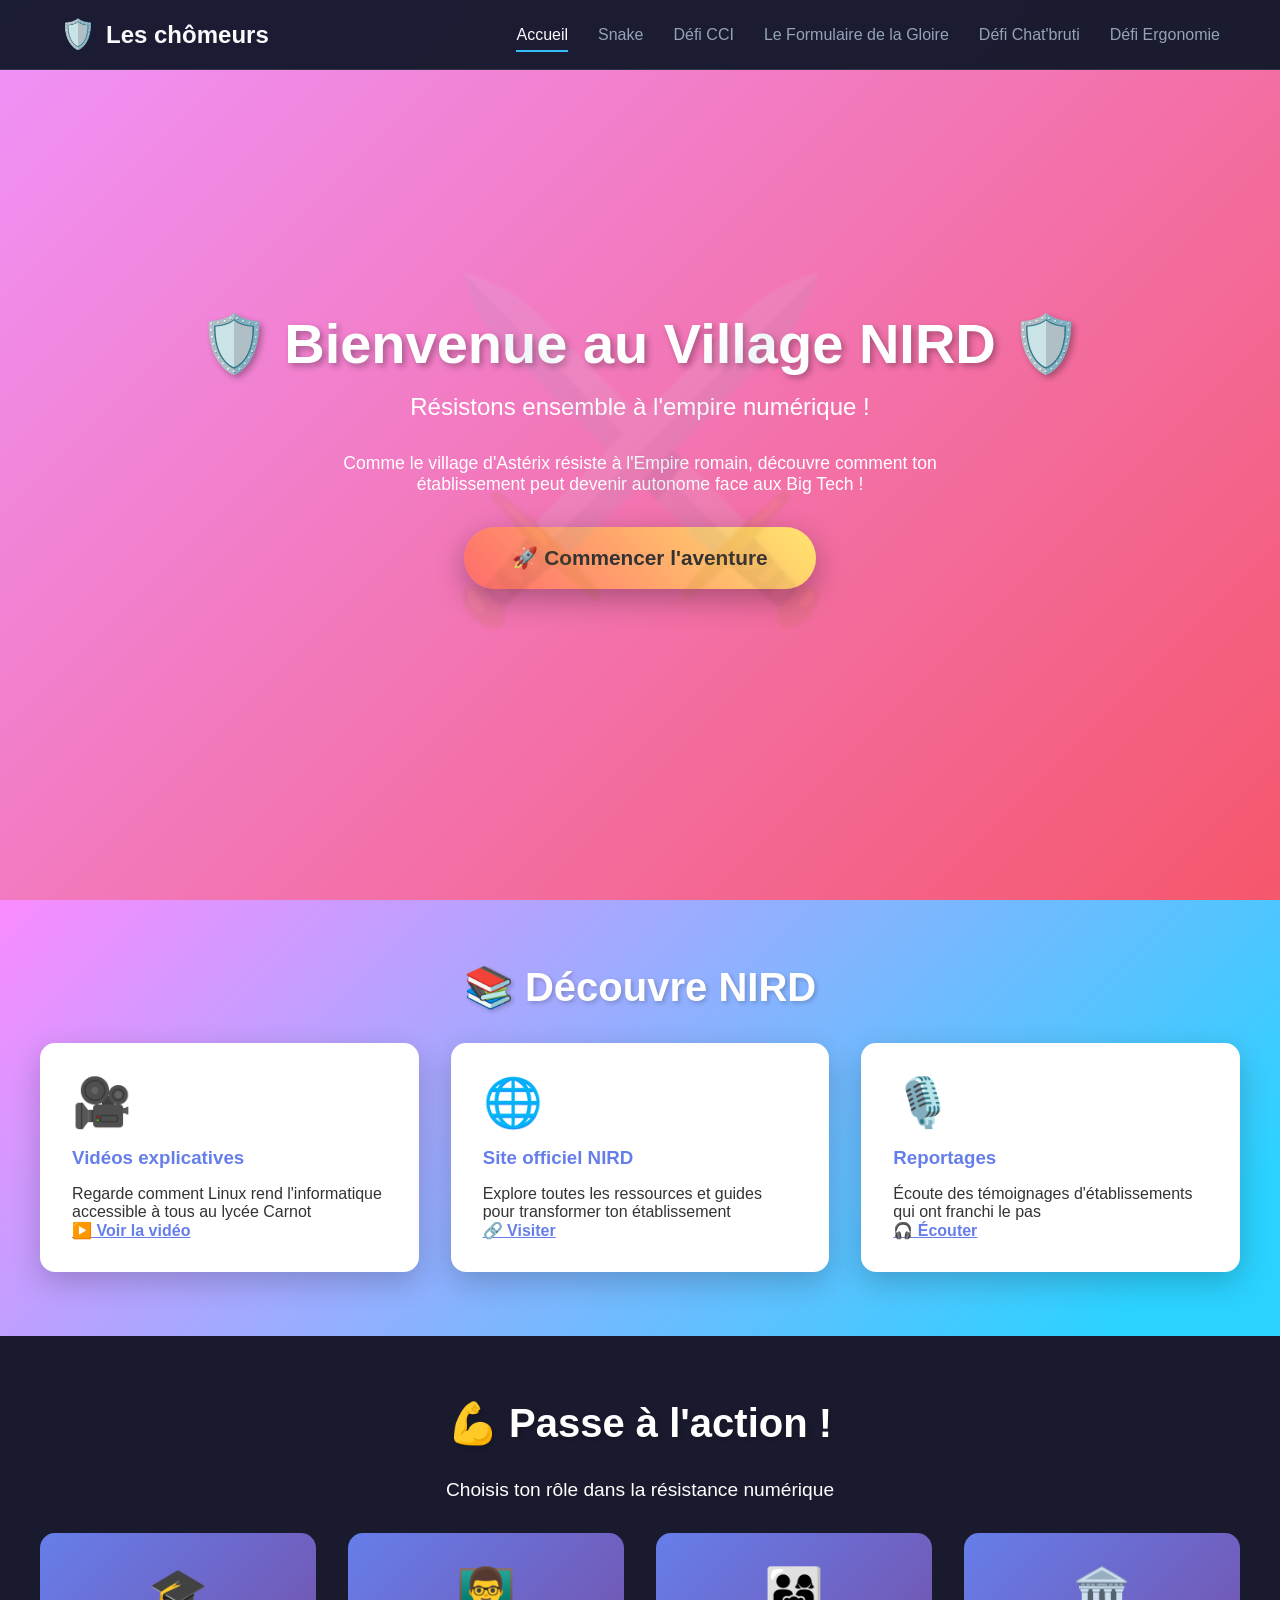
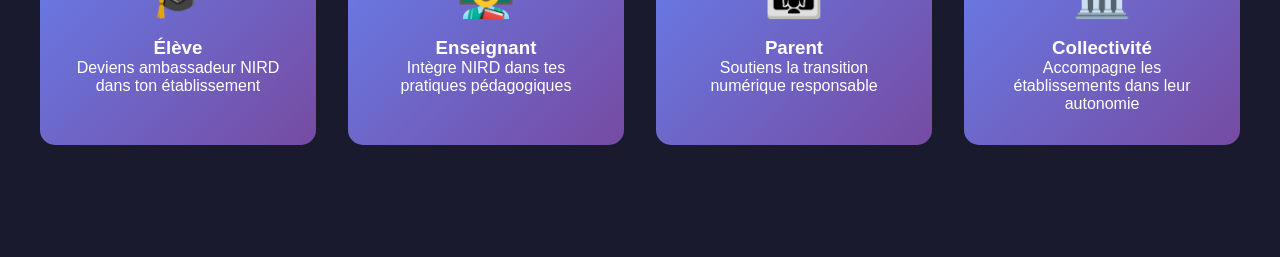
==== commit f7583ff2: "fix" ====
--- a/index.html
+++ b/index.html
@@ -1,20 +1,43 @@
 <!DOCTYPE html>
 <html lang="fr">
+
 <head>
     <meta charset="UTF-8">
     <meta name="viewport" content="width=device-width, initial-scale=1.0">
-    <meta http-equiv="Content-Security-Policy" content="default-src 'self'; script-src 'self'; style-src 'self' 'unsafe-inline'; img-src 'self' data:; connect-src 'self'">
+    <meta http-equiv="Content-Security-Policy"
+        content="default-src 'self'; script-src 'self'; style-src 'self' 'unsafe-inline'; img-src 'self' data:; connect-src 'self'">
     <link rel="stylesheet" href="style.css">
+    <link rel="stylesheet" href="nav.css">
+
     <title>Village NIRD - Résistance Numérique Éducative</title>
 </head>
+
 <body>
-    <div id="header"></div>
+    <!-- navbar.html -->
+    <nav class="navbar" id="nird-navbar">
+        <div class="navbar-container navbar-content">
+            <div class="navbar-brand">
+                <span class="logo">🛡️
+                </span>
+                <span class="brand-name">Les chômeurs </span>
+            </div>
+            <ul class="navbar-menu" id="navbarMenu">
+                <li><a href="index.html" class="nav-link active">Accueil</a></li>
+                <li><a href="snake/index.html" class="nav-link">Snake</a></li>
+                <li><a href="CCI/index.html" class="nav-link">Défi CCI</a></li>
+                <li><a href="Formulaire/form.html" class="nav-link">Le Formulaire de la Gloire</a></li>
+                <li><a href="ChatBot/index.html" class="nav-link">Défi Chat'bruti</a></li>
+                <li><a href="ergonomie/index.html" class="nav-link">Défi Ergonomie</a></li>
+            </ul>
+        </div>
+    </nav>
     <!-- Hero Section -->
     <section class="hero">
         <h1>🛡️ Bienvenue au Village NIRD 🛡️</h1>
         <p class="subtitle">Résistons ensemble à l'empire numérique !</p>
         <p style="color: white; max-width: 600px; margin-bottom: 2rem; font-size: 1.1rem;">
-            Comme le village d'Astérix résiste à l'Empire romain, découvre comment ton établissement peut devenir autonome face aux Big Tech !
+            Comme le village d'Astérix résiste à l'Empire romain, découvre comment ton établissement peut devenir
+            autonome face aux Big Tech !
         </p>
         <button class="cta-button" onclick="startJourney()">🚀 Commencer l'aventure</button>
     </section>
@@ -41,19 +64,22 @@
                     <div class="emoji">🎥</div>
                     <h3>Vidéos explicatives</h3>
                     <p>Regarde comment Linux rend l'informatique accessible à tous au lycée Carnot</p>
-                    <a href="https://tube-numerique-educatif.apps.education.fr/w/3LXem3XK4asbwZa5R1qGkW" target="_blank" style="color: #667eea; font-weight: bold;">▶️ Voir la vidéo</a>
+                    <a href="https://tube-numerique-educatif.apps.education.fr/w/3LXem3XK4asbwZa5R1qGkW" target="_blank"
+                        style="color: #667eea; font-weight: bold;">▶️ Voir la vidéo</a>
                 </div>
                 <div class="resource-card">
                     <div class="emoji">🌐</div>
                     <h3>Site officiel NIRD</h3>
                     <p>Explore toutes les ressources et guides pour transformer ton établissement</p>
-                    <a href="https://nird.forge.apps.education.fr/" target="_blank" style="color: #667eea; font-weight: bold;">🔗 Visiter</a>
+                    <a href="https://nird.forge.apps.education.fr/" target="_blank"
+                        style="color: #667eea; font-weight: bold;">🔗 Visiter</a>
                 </div>
                 <div class="resource-card">
                     <div class="emoji">🎙️</div>
                     <h3>Reportages</h3>
                     <p>Écoute des témoignages d'établissements qui ont franchi le pas</p>
-                    <a href="https://www.radiofrance.fr/franceinter/podcasts/le-grand-reportage-de-france-inter/le-grand-reportage-du-mardi-14-octobre-2025-4136495" target="_blank" style="color: #667eea; font-weight: bold;">🎧 Écouter</a>
+                    <a href="https://www.radiofrance.fr/franceinter/podcasts/le-grand-reportage-de-france-inter/le-grand-reportage-du-mardi-14-octobre-2025-4136495"
+                        target="_blank" style="color: #667eea; font-weight: bold;">🎧 Écouter</a>
                 </div>
             </div>
         </div>
@@ -66,22 +92,27 @@
             <p style="text-align: center; font-size: 1.2rem; margin-bottom: 3rem; color: #667eea;">
                 Découvre les alternatives concrètes aux problèmes soulevés dans le quiz
             </p>
-            
+
             <div class="quiz-card" style="margin-bottom: 2rem;">
                 <div class="emoji" style="font-size: 4rem; text-align: center;">🔄</div>
                 <h3 style="font-size: 2rem; margin-bottom: 1rem;">Problème : Obsolescence programmée</h3>
                 <p style="font-size: 1.2rem; margin-bottom: 1.5rem;">
-                    Quand Windows 10 ne sera plus supporté, des milliers d'ordinateurs fonctionnels risquent la poubelle...
+                    Quand Windows 10 ne sera plus supporté, des milliers d'ordinateurs fonctionnels risquent la
+                    poubelle...
                 </p>
                 <div style="background: rgba(255,255,255,0.2); padding: 2rem; border-radius: 15px;">
                     <h4 style="font-size: 1.5rem; margin-bottom: 1rem;">✅ Solution NIRD : Linux</h4>
                     <ul style="font-size: 1.1rem; line-height: 2;">
-                        <li><strong>🐧 Installer Linux</strong> : Distributions légères comme Ubuntu, Linux Mint ou Debian donnent une seconde vie aux vieux PC</li>
-                        <li><strong>♻️ Réduire les déchets</strong> : Un PC de 10 ans peut fonctionner parfaitement avec Linux</li>
+                        <li><strong>🐧 Installer Linux</strong> : Distributions légères comme Ubuntu, Linux Mint ou
+                            Debian donnent une seconde vie aux vieux PC</li>
+                        <li><strong>♻️ Réduire les déchets</strong> : Un PC de 10 ans peut fonctionner parfaitement avec
+                            Linux</li>
                         <li><strong>💰 Économiser</strong> : Pas de licence à acheter, tout est gratuit</li>
-                        <li><strong>🎓 Projet pédagogique</strong> : Le lycée Carnot a sauvé tout son parc informatique !</li>
+                        <li><strong>🎓 Projet pédagogique</strong> : Le lycée Carnot a sauvé tout son parc informatique
+                            !</li>
                     </ul>
-                    <a href="https://ubuntu.com/download" target="_blank" style="display: inline-block; margin-top: 1rem; color: #FFE66D; font-weight: bold; font-size: 1.1rem;">
+                    <a href="https://ubuntu.com/download" target="_blank"
+                        style="display: inline-block; margin-top: 1rem; color: #FFE66D; font-weight: bold; font-size: 1.1rem;">
                         📥 Télécharger Ubuntu →
                     </a>
                 </div>
@@ -95,7 +126,8 @@
                 </p>
                 <div style="background: rgba(255,255,255,0.2); padding: 2rem; border-radius: 15px;">
                     <h4 style="font-size: 1.5rem; margin-bottom: 1rem;">✅ Solution NIRD : Logiciels Libres</h4>
-                    <div style="display: grid; grid-template-columns: repeat(auto-fit, minmax(250px, 1fr)); gap: 1rem; margin-top: 1rem;">
+                    <div
+                        style="display: grid; grid-template-columns: repeat(auto-fit, minmax(250px, 1fr)); gap: 1rem; margin-top: 1rem;">
                         <div style="background: white; color: #333; padding: 1.5rem; border-radius: 10px;">
                             <strong>📝 Suite bureautique</strong><br>
                             LibreOffice remplace Microsoft Office<br>
@@ -129,12 +161,14 @@
                 <div style="background: rgba(255,255,255,0.2); padding: 2rem; border-radius: 15px;">
                     <h4 style="font-size: 1.5rem; margin-bottom: 1rem;">✅ Solution NIRD : Hébergement local</h4>
                     <ul style="font-size: 1.1rem; line-height: 2;">
-                        <li><strong>🏫 Serveur dans l'établissement</strong> : Nextcloud pour le stockage et la collaboration</li>
+                        <li><strong>🏫 Serveur dans l'établissement</strong> : Nextcloud pour le stockage et la
+                            collaboration</li>
                         <li><strong>🇫🇷 Clouds souverains</strong> : Apps.education.fr hébergé en France</li>
                         <li><strong>📧 Messagerie locale</strong> : Serveurs mail auto-hébergés</li>
                         <li><strong>🛡️ Contrôle total</strong> : Vous gardez la main sur vos données</li>
                     </ul>
-                    <a href="https://nextcloud.com/" target="_blank" style="display: inline-block; margin-top: 1rem; color: #FFE66D; font-weight: bold; font-size: 1.1rem;">
+                    <a href="https://nextcloud.com/" target="_blank"
+                        style="display: inline-block; margin-top: 1rem; color: #FFE66D; font-weight: bold; font-size: 1.1rem;">
                         🌐 Découvrir Nextcloud →
                     </a>
                 </div>
@@ -163,19 +197,25 @@
                 <div style="background: rgba(255,255,255,0.2); padding: 2rem; border-radius: 15px;">
                     <h4 style="font-size: 1.5rem; margin-bottom: 1rem;">🚀 Plan d'action progressif</h4>
                     <div style="display: grid; gap: 1rem; margin-top: 1rem;">
-                        <div style="background: white; color: #333; padding: 1.5rem; border-radius: 10px; border-left: 5px solid #FF6B6B;">
+                        <div
+                            style="background: white; color: #333; padding: 1.5rem; border-radius: 10px; border-left: 5px solid #FF6B6B;">
                             <strong>Étape 1 - Sensibilisation (1 mois)</strong><br>
-                            Organiser une réunion d'information, montrer des vidéos du lycée Carnot, tester Linux en live USB
-                        </div>
-                        <div style="background: white; color: #333; padding: 1.5rem; border-radius: 10px; border-left: 5px solid #FFE66D;">
+                            Organiser une réunion d'information, montrer des vidéos du lycée Carnot, tester Linux en
+                            live USB
+                        </div>
+                        <div
+                            style="background: white; color: #333; padding: 1.5rem; border-radius: 10px; border-left: 5px solid #FFE66D;">
                             <strong>Étape 2 - Expérimentation (3 mois)</strong><br>
-                            Installer Linux sur quelques postes pilotes, former une équipe volontaire, documenter l'expérience
-                        </div>
-                        <div style="background: white; color: #333; padding: 1.5rem; border-radius: 10px; border-left: 5px solid #38ef7d;">
+                            Installer Linux sur quelques postes pilotes, former une équipe volontaire, documenter
+                            l'expérience
+                        </div>
+                        <div
+                            style="background: white; color: #333; padding: 1.5rem; border-radius: 10px; border-left: 5px solid #38ef7d;">
                             <strong>Étape 3 - Déploiement (6-12 mois)</strong><br>
                             Migration progressive, formation des utilisateurs, mise en place du support technique
                         </div>
-                        <div style="background: white; color: #333; padding: 1.5rem; border-radius: 10px; border-left: 5px solid #667eea;">
+                        <div
+                            style="background: white; color: #333; padding: 1.5rem; border-radius: 10px; border-left: 5px solid #667eea;">
                             <strong>Étape 4 - Autonomie (continu)</strong><br>
                             Partager votre expérience, contribuer à la communauté NIRD, inspirer d'autres établissements
                         </div>
@@ -222,7 +262,8 @@
         </div>
     </section>
 
-    <script src="/nav/navbar-loader.js"></script>
+
     <script src="script.js"></script>
 </body>
+
 </html>
--- a/nav.css
+++ b/nav.css
@@ -0,0 +1,117 @@
+/* --- VARIABLES LOCALES (Scoped) --- */
+#nird-navbar {
+  --nav-bg: rgba(15, 23, 42, 0.95);
+  --nav-text: #f8fafc;
+  --nav-accent: #38bdf8;
+  --nav-height: 70px;
+}
+
+/* --- RESET LOCAL --- */
+/* On s'assure que la box-sizing est bonne juste pour la nav */
+#nird-navbar,
+#nird-navbar * {
+  box-sizing: border-box;
+  margin: 0;
+  padding: 0;
+  font-family: "Segoe UI", Roboto, Helvetica, sans-serif;
+  /* Force la police ici */
+}
+
+/* --- MAIN STYLE --- */
+/* L'utilisation de l'ID #nird-navbar augmente le "poids" du sélecteur */
+#nird-navbar.navbar {
+  background-color: var(--nav-bg);
+  backdrop-filter: blur(10px);
+  -webkit-backdrop-filter: blur(10px);
+  height: var(--nav-height);
+  width: 100%;
+  position: fixed;
+  top: 0;
+  left: 0;
+  z-index: 9999;
+  border-bottom: 1px solid rgba(255, 255, 255, 0.1);
+  line-height: 1.5;
+}
+
+/* Renommé pour éviter conflit avec Bootstrap ou autre */
+#nird-navbar .navbar-container {
+  max-width: 1200px;
+  margin: 0 auto;
+  padding: 0 20px;
+  height: 100%;
+  width: 100%;
+}
+
+#nird-navbar .navbar-content {
+  display: flex;
+  justify-content: space-between;
+  align-items: center;
+  height: 100%;
+}
+
+/* --- BRAND --- */
+#nird-navbar .navbar-brand {
+  display: flex;
+  align-items: center;
+  font-size: 1.5rem;
+  font-weight: 700;
+  color: var(--nav-text);
+  text-decoration: none;
+  /* Sécurité contre les styles de liens globaux */
+  cursor: pointer;
+  transition: transform 0.3s ease;
+}
+
+#nird-navbar .navbar-brand:hover {
+  transform: scale(1.05);
+}
+
+#nird-navbar .logo {
+  margin-right: 10px;
+  font-size: 1.8rem;
+}
+
+/* --- MENUS & LIENS --- */
+#nird-navbar .navbar-menu {
+  display: flex;
+  list-style: none !important;
+  /* Force la suppression des puces */
+  gap: 30px;
+  margin: 0;
+  padding: 0;
+}
+
+#nird-navbar .nav-link {
+  text-decoration: none !important;
+  /* Force la suppression du soulignement par défaut */
+  color: #94a3b8;
+  font-weight: 500;
+  font-size: 1rem;
+  transition: all 0.3s ease;
+  position: relative;
+  display: block;
+  background: transparent;
+  /* Évite les héritages de fonds de boutons */
+}
+
+#nird-navbar .nav-link:hover,
+#nird-navbar .nav-link.active {
+  color: var(--nav-text);
+}
+
+/* Soulignement animé */
+#nird-navbar .nav-link::after {
+  content: "";
+  position: absolute;
+  width: 0;
+  height: 2px;
+  bottom: -5px;
+  left: 0;
+  background-color: var(--nav-accent);
+  transition: width 0.3s ease;
+}
+
+#nird-navbar .nav-link:hover::after,
+#nird-navbar .nav-link.active::after {
+  width: 100%;
+}
